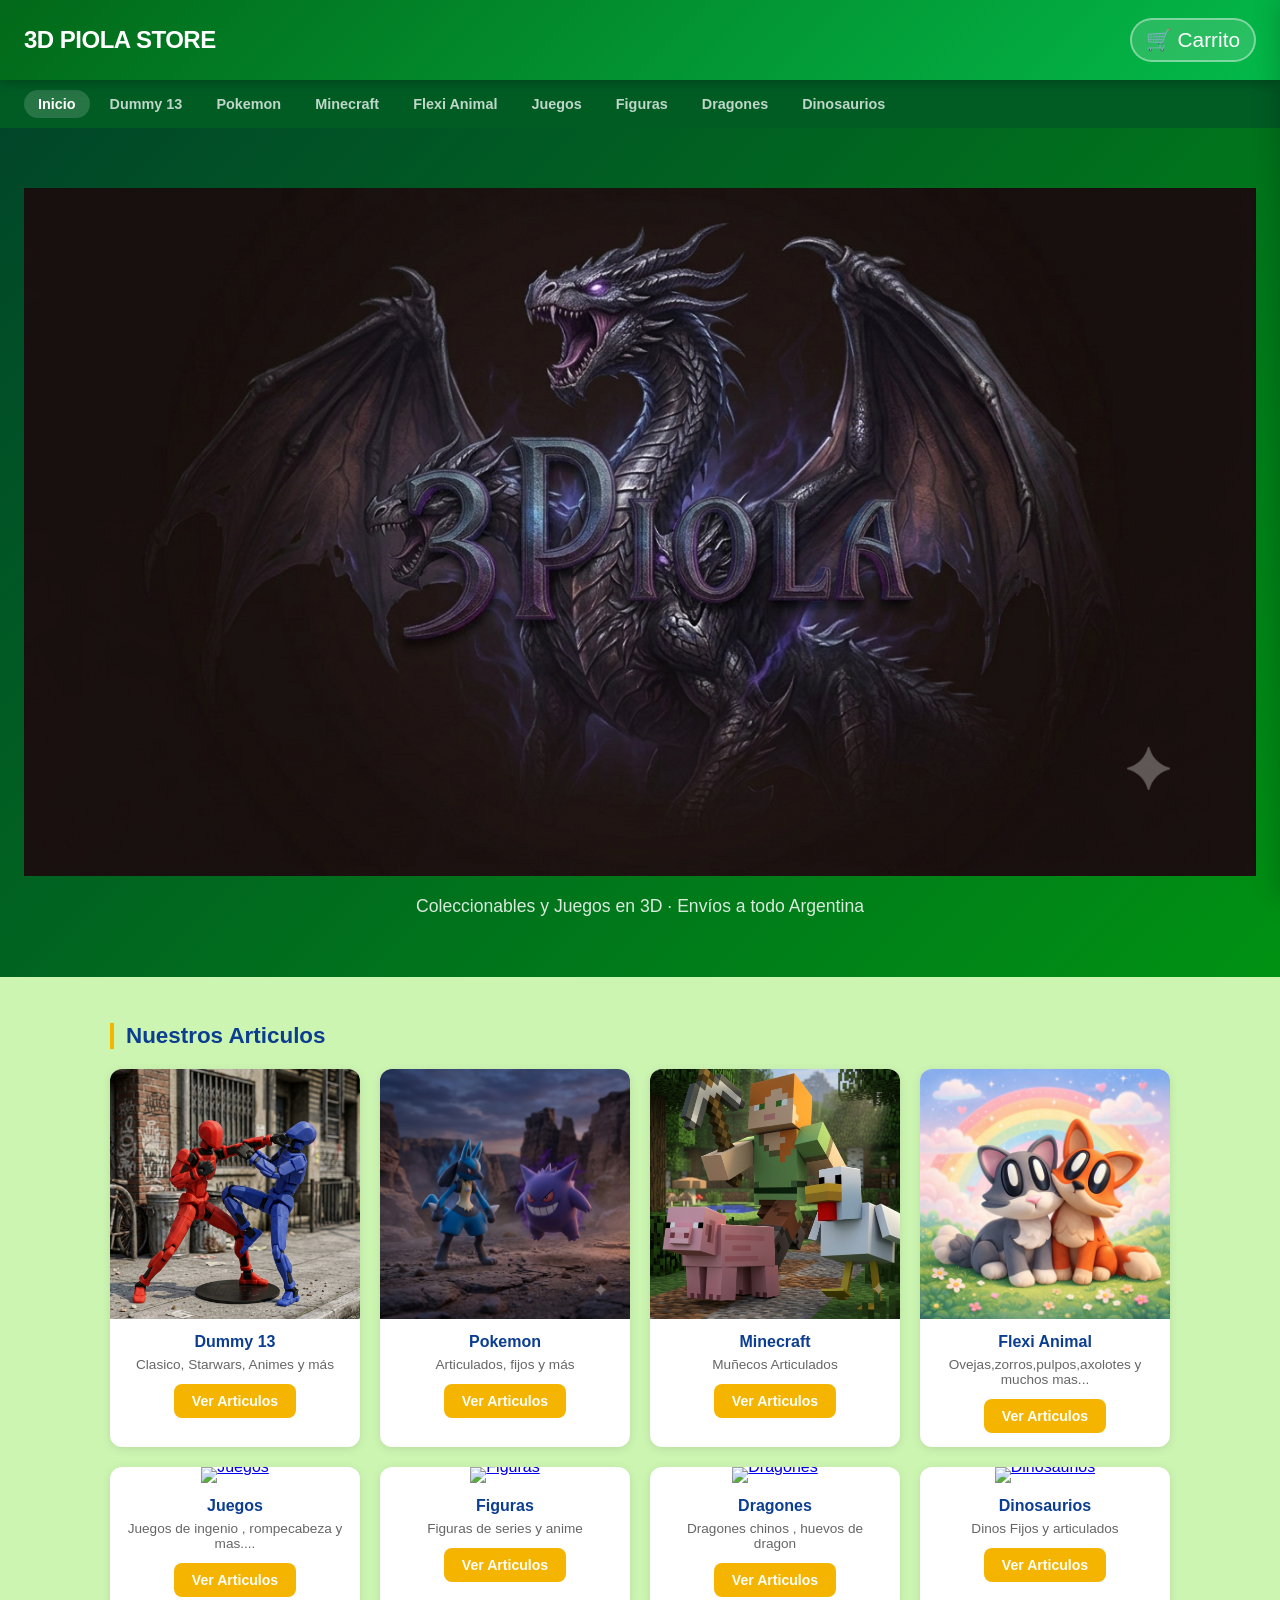
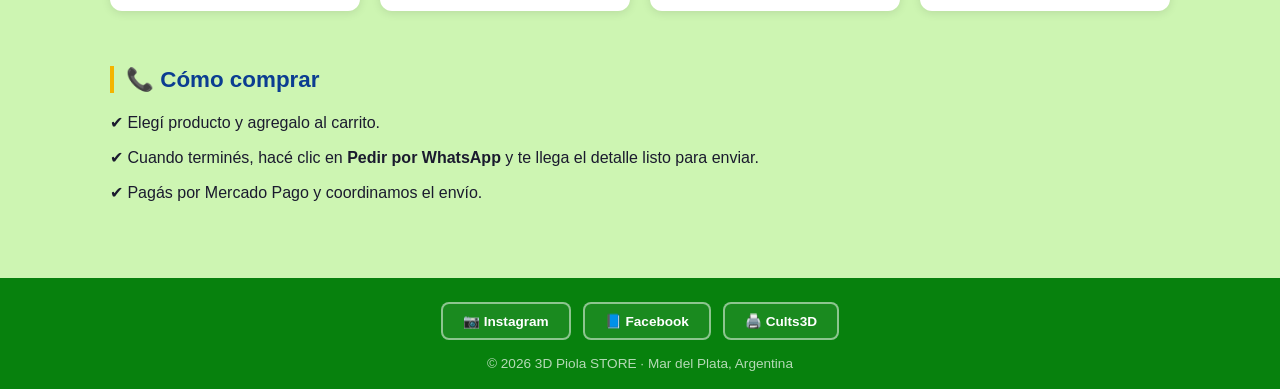
==== index.html @ 47d34ec9 "Add files via upload" ====
<!DOCTYPE html>
<html lang="es">
<head>
<meta charset="UTF-8">
<meta name="viewport" content="width=device-width, initial-scale=1.0">
<title>3D Piola</title>
<link rel="stylesheet" href="styles.css">
</head>
<body>

<header>
  <a class="brand" href="index.html"><span>3D PIOLA STORE</span></a>
    <button id="cart-btn" onclick="toggleCart()">
    🛒 Carrito
    <span id="cart-count">0</span>
  </button>
</header>

<nav>
  <a href="index.html" class="active">Inicio</a>
  <a href="dummy13/index.html">Dummy 13</a>
  <a href="pokemon/index.html">Pokemon</a>
  <a href="minecraft/index.html">Minecraft</a>
  <a href="flexianimal/index.html">Flexi Animal</a>
  <a href="juegos/index.html">Juegos</a>
  <a href="figuras/index.html">Figuras</a>
  <a href="dragones/index.html">Dragones</a>
  <a href="dinosaurios/index.html">Dinosaurios</a>
</nav>

<!-- PANEL CARRITO -->
<div id="cart-panel">
  <h2>🛒 Mi Carrito <button onclick="toggleCart()">✕</button></h2>
  <ul id="cart-items"></ul>
  <div class="cart-footer">
    <div class="cart-total-row">
      <span>Total</span>
      <span>$<span id="cart-total">0</span></span>
    </div>
    <button class="btn-wa" onclick="buildWhatsAppMsg()">💬 Pedir por WhatsApp</button>
    <button class="btn-clear" onclick="clearCart()">🗑 Vaciar carrito</button>
  </div>
</div>

<!-- HERO -->
<section class="hero">
    <img src="logo.jpg" alt="logo" class="logo">
  <p>Coleccionables y Juegos en 3D · Envíos a todo Argentina</p>
</section>

<div class="container">
  <h2>Nuestros Articulos</h2>
  <div class="teams">

    <div class="team-card">
      <a class="card-link-img" href="dummy13/index.html"><img src="Dummy13.jpg" alt="Dummy 13"></a>
      <div class="team-card-body">
        <h3>Dummy 13</h3>
        <p>Clasico, Starwars, Animes y más</p>
        <a class="btn-team" href="dummy13/index.html">Ver Articulos</a>
      </div>
    </div>

    <div class="team-card">
      <a class="card-link-img" href="pokemon/index.html"><img src="pokemon.jpg" alt="Pokemon"></a>
      <div class="team-card-body">
        <h3>Pokemon</h3>
        <p>Articulados, fijos y más</p>
        <a class="btn-team" href="pokemon/index.html">Ver Articulos</a>
      </div>
    </div>

    <div class="team-card">
      <a class="card-link-img" href="minecraft/index.html"><img src="minecraft.jpg" alt="Minecraft"></a>
      <div class="team-card-body">
        <h3>Minecraft</h3>
        <p>Muñecos Articulados</p>
        <a class="btn-team" href="minecraft/index.html">Ver Articulos</a>
      </div>
    </div>

    <div class="team-card">
      <a class="card-link-img" href="flexianimal/index.html"><img src="animalitos.jpg" alt="Flexi Animal"></a>
      <div class="team-card-body">
        <h3>Flexi Animal</h3>
        <p>Ovejas,zorros,pulpos,axolotes y muchos mas...</p>
        <a class="btn-team" href="flexianimal/index.html">Ver Articulos</a>
      </div>
    </div>

    <div class="team-card">
      <a class="card-link-img" href="juegos/index.html"><img src="" alt="Juegos"></a>
      <div class="team-card-body">
        <h3>Juegos</h3>
        <p>Juegos de ingenio , rompecabeza y mas....</p>
        <a class="btn-team" href="juegos/index.html">Ver Articulos</a>
      </div>
    </div>

    <div class="team-card">
      <a class="card-link-img" href="figuras/index.html"><img src="" alt="Figuras"></a>
      <div class="team-card-body">
        <h3>Figuras</h3>
        <p>Figuras de series y anime</p>
        <a class="btn-team" href="figuras/index.html">Ver Articulos</a>
      </div>
    </div>

    <div class="team-card">
      <a class="card-link-img" href="dragones/index.html"><img src="" alt="Dragones"></a>
      <div class="team-card-body">
        <h3>Dragones</h3>
        <p>Dragones chinos , huevos de dragon</p>
        <a class="btn-team" href="dragones/index.html">Ver Articulos</a>
      </div>
    </div>

    <div class="team-card">
      <a class="card-link-img" href="dinosaurios/index.html"><img src="" alt="Dinosaurios"></a>
      <div class="team-card-body">
        <h3>Dinosaurios</h3>
        <p>Dinos Fijos y articulados</p>
        <a class="btn-team" href="dinosaurios/index.html">Ver Articulos</a>
      </div>
    </div>

  </div>

  <br><br>
  <h2>📞 Cómo comprar</h2>
  <p>✔ Elegí producto y agregalo al carrito.</p>
  <p>✔ Cuando terminés, hacé clic en <strong>Pedir por WhatsApp</strong> y te llega el detalle listo para enviar.</p>
  <p>✔ Pagás por Mercado Pago y coordinamos el envío.</p>
</div>

<footer>
  <div class="social-links">
    <!-- Reemplazá cada href="#" por el link real de tu página/perfil -->
    <a class="btn-social" href="#" target="_blank" rel="noopener">📷 Instagram</a>
    <a class="btn-social" href="#" target="_blank" rel="noopener">📘 Facebook</a>
    <a class="btn-social" href="#" target="_blank" rel="noopener">🖨️ Cults3D</a>
  </div>
  <p class="footer-copy">© 2026 3D Piola STORE · Mar del Plata, Argentina</p>
</footer>

<script src="cart.js"></script>
</body>
</html>
---- styles.css ----
/* ─── RESET & BASE ──────────────────────────────────────────────────────────── */
*, *::before, *::after { box-sizing: border-box; }

body {
  margin: 0;
  font-family: 'Segoe UI', Arial, sans-serif;
  background: #b3f18aa6;
  color: #1a1a2e;
}

/* ─── HEADER ────────────────────────────────────────────────────────────────── */
header {
  background: linear-gradient(135deg, #026919 0%, #03b949 100%);
  color: #fff;
  padding: 18px 24px;
  display: flex;
  align-items: center;
  justify-content: space-between;
  position: sticky;
  top: 0;
  z-index: 100;
  box-shadow: 0 3px 12px rgba(0,0,0,.25);
}

header .brand {
  
  display: flex;
  font-size: 1.5rem;
  font-weight: 800;
  letter-spacing: -.5px;
  text-decoration: none;
  color: #fff;
  align-items: center;
}

.brand {
  display: flex;
  align-items: center;
}

.logo {
  height: 100%;       /* ocupa la altura del header */
  max-height: 50px;   /* límite para que no se desborde */
  min-width: 600px;        /* mantiene proporción */
  margin-right: 0px;
  display: flex;
}

/* ─── CART BUTTON (header) ──────────────────────────────────────────────────── */
#cart-btn {
  position: relative;
  background: rgba(255,255,255,.15);
  border: 2px solid rgba(255,255,255,.4);
  color: #fff;
  font-size: 1.3rem;
  padding: 8px 14px;
  border-radius: 50px;
  cursor: pointer;
  transition: background .2s;
}
#cart-btn:hover { background: rgba(255,255,255,.25); }

#cart-count {
  position: absolute;
  top: -6px; right: -8px;
  background: #f4b400;
  color: #000;
  font-size: .7rem;
  font-weight: 800;
  width: 20px; height: 20px;
  border-radius: 50%;
  display: none;
  align-items: center;
  justify-content: center;
}

/* ─── NAV ───────────────────────────────────────────────────────────────────── */
nav {
  background: #015c24;
  padding: 10px 24px;
  display: flex;
  gap: 6px;
  flex-wrap: wrap;
}
nav a {
  color: rgba(255,255,255,.75);
  text-decoration: none;
  padding: 6px 14px;
  border-radius: 20px;
  font-size: .9rem;
  font-weight: 600;
  transition: background .15s, color .15s;
}
nav a:hover, nav a.active {
  background: rgba(255,255,255,.15);
  color: #fff;
}

/* ─── CART PANEL ────────────────────────────────────────────────────────────── */
#cart-panel {
  position: fixed;
  right: 0; top: 0;
  width: 320px;
  height: 100vh;
  background: #fff;
  box-shadow: -4px 0 24px rgba(0,0,0,.18);
  z-index: 200;
  display: flex;
  flex-direction: column;
  transform: translateX(100%);
  transition: transform .3s ease;
}
#cart-panel.open { transform: translateX(0); }

#cart-panel h2 {
  margin: 0;
  padding: 20px;
  background: #0b3d91;
  color: #fff;
  font-size: 1.1rem;
  display: flex;
  justify-content: space-between;
  align-items: center;
}
#cart-panel h2 button {
  background: none;
  border: none;
  color: #fff;
  font-size: 1.3rem;
  cursor: pointer;
  padding: 0;
  line-height: 1;
}

#cart-items {
  list-style: none;
  margin: 0;
  padding: 12px;
  flex: 1;
  overflow-y: auto;
}

#cart-items li {
  display: flex;
  align-items: center;
  gap: 8px;
  padding: 10px 0;
  border-bottom: 1px solid #eee;
  font-size: .88rem;
}
#cart-items .item-name { flex: 1; font-weight: 600; color: #0b3d91; }
#cart-items .item-detail { color: #555; white-space: nowrap; }
#cart-items .remove-btn {
  background: none; border: none;
  color: #c0392b; cursor: pointer;
  font-size: .85rem; padding: 2px 6px;
  border-radius: 4px;
}
#cart-items .remove-btn:hover { background: #fdecea; }
#cart-items .empty-msg { color: #999; text-align: center; padding: 24px 0; width: 100%; }

.cart-footer {
  padding: 16px;
  border-top: 2px solid #eee;
}
.cart-total-row {
  display: flex;
  justify-content: space-between;
  font-weight: 700;
  font-size: 1.05rem;
  margin-bottom: 12px;
}
.cart-total-row span:last-child { color: #0b3d91; }

.cart-footer .btn-wa {
  display: block;
  width: 100%;
  background: #25D366;
  color: #fff;
  border: none;
  padding: 12px;
  border-radius: 8px;
  font-size: .95rem;
  font-weight: 700;
  cursor: pointer;
  margin-bottom: 8px;
  text-align: center;
}
.cart-footer .btn-wa:hover { background: #1da851; }

.cart-footer .btn-clear {
  display: block;
  width: 100%;
  background: none;
  color: #c0392b;
  border: 2px solid #c0392b;
  padding: 10px;
  border-radius: 8px;
  font-size: .88rem;
  font-weight: 700;
  cursor: pointer;
}
.cart-footer .btn-clear:hover { background: #fdecea; }

.hero {
  background: linear-gradient(135deg, #014629, #009213);
  color: #fff;
  text-align: center;
  padding: 60px 24px;
}

.hero p {
  font-size: 1.1rem;
  opacity: .85;
  margin: 0;
}

.logo {
  min-width: 200px;
  max-width: 100%;
  min-height: 200px ;
  max-height: 100%;   /* ocupa todo el ancho disponible */
  height: auto;      /* mantiene proporción */
  margin: 0 auto 20px;
  display: flex; 
  width: auto;   /* centra la imagen */
}

@media (max-width: 768px) {
  .logo {
    max-width: 200px;
  }
}

@media (max-width: 480px) {
  .logo {
    max-width: 150px;
  }
}

/* ─── MAIN CONTAINER ────────────────────────────────────────────────────────── */
.container {
  max-width: 1100px;
  margin: 0 auto;
  padding: 28px 20px 60px;
}
.container h2 {
  font-size: 1.4rem;
  color: #0b3d91;
  margin-bottom: 20px;
  border-left: 4px solid #f4b400;
  padding-left: 12px;
}

/* ─── PRODUCT GRID ──────────────────────────────────────────────────────────── */
.products {
  display: grid;
  grid-template-columns: repeat(auto-fill, minmax(200px, 1fr));
  gap: 20px;
}

.card {
  background: #fff;
  border-radius: 12px;
  overflow: hidden;
  box-shadow: 0 2px 10px rgba(0,0,0,.1);
  display: flex;
  flex-direction: column;
  transition: transform .2s, box-shadow .2s;
}
.card:hover { transform: translateY(-4px); box-shadow: 0 8px 24px rgba(0,0,0,.14); }

.card img {
  width: 100%;
  aspect-ratio: 3/4;
  object-fit: cover;
}
.card-body {
  padding: 12px;
  flex: 1;
  display: flex;
  flex-direction: column;
}
.card-body h3 {
  margin: 0 0 8px;
  font-size: .95rem;
  color: #1a1a2e;
  line-height: 1.3;
}
.price {
  font-size: 1.15rem;
  font-weight: 800;
  color: #0b3d91;
  margin: 0 0 10px;
}
.add-btn {
  margin-top: auto;
  background: #0b3d91;
  color: #fff;
  border: none;
  padding: 9px;
  border-radius: 7px;
  cursor: pointer;
  font-weight: 700;
  font-size: .88rem;
  transition: background .15s;
}
.add-btn:hover { background: #1d5ed8; }
.add-btn:active { transform: scale(.97); }

/* ─── TEAM GRID (index) ─────────────────────────────────────────────────────── */
.teams {
  display: grid;
  grid-template-columns: repeat(auto-fill, minmax(220px, 1fr));
  gap: 20px;
}
.team-card {
  background: #fff;
  border-radius: 12px;
  overflow: hidden;
  box-shadow: 0 2px 10px rgba(0,0,0,.1);
  text-align: center;
  transition: transform .2s;
}
.team-card:hover { transform: translateY(-4px); }
.team-card img { width: 100%; aspect-ratio: 1; object-fit: cover; }
.team-card-body { padding: 14px; }
.team-card-body h3 { margin: 0 0 6px; color: #0b3d91; font-size: 1rem; }
.team-card-body p  { margin: 0 0 12px; font-size: .85rem; color: #666; }
.btn-team {
  display: inline-block;
  background: #f4b400;
  color: #fff;
  padding: 9px 18px;
  border-radius: 8px;
  text-decoration: none;
  font-weight: 700;
  font-size: .88rem;
  transition: opacity .15s;
}
.btn-team:hover { opacity: .88; }

/* ─── LINKS CLICKEABLES EN CARDS ─────────────────────────────────────────────── */
.card-link-img {
  display: block;
  line-height: 0;
}
.card-link {
  display: block;
  color: inherit;
  text-decoration: none;
  cursor: pointer;
}
.card-link:hover h3 { color: #0b3d91; }

/* ─── PÁGINA DE DETALLE DE PRODUCTO ─────────────────────────────────────────── */
.product-detail {
  display: grid;
  grid-template-columns: minmax(260px, 420px) 1fr;
  gap: 32px;
  background: #fff;
  border-radius: 12px;
  box-shadow: 0 2px 10px rgba(0,0,0,.1);
  padding: 24px;
}
.product-detail-img img {
  width: 100%;
  border-radius: 10px;
  object-fit: cover;
  aspect-ratio: 1;
  background: #f2f2f2;
}
.product-detail-info h2 {
  margin: 0 0 10px;
  color: #0b3d91;
  font-size: 1.6rem;
}
.product-detail-info .price {
  font-size: 1.5rem;
}
.product-detail-info h4 {
  margin: 0 0 8px;
  color: #1a1a2e;
  font-size: 1rem;
}
.feature-list {
  list-style: none;
  margin: 0 0 22px;
  padding: 0;
}
.feature-list li {
  padding: 8px 0 8px 26px;
  border-bottom: 1px solid #eee;
  position: relative;
  color: #444;
  font-size: .92rem;
}
.feature-list li::before {
  content: '✔';
  position: absolute;
  left: 0;
  color: #03b949;
  font-weight: 700;
}
.product-detail-info .add-btn {
  width: 100%;
  padding: 14px;
  font-size: 1rem;
}
.volver-bar {
  max-width: 1100px;
  margin: 0 auto;
  padding: 18px 20px 0;
  text-align: right;
}
.btn-volver {
  display: inline-block;
  background: #fff;
  color: #0b3d91;
  border: 2px solid #0b3d91;
  padding: 9px 20px;
  border-radius: 8px;
  text-decoration: none;
  font-weight: 700;
  font-size: .9rem;
  transition: background .15s, color .15s;
}
.btn-volver:hover { background: #0b3d91; color: #fff; }

@media (max-width: 480px) {
  .volver-bar { text-align: center; }
}

@media (max-width: 700px) {
  .product-detail { grid-template-columns: 1fr; }
}

/* ─── TOAST ─────────────────────────────────────────────────────────────────── */
#toast {
  position: fixed;
  bottom: 80px; left: 50%;
  transform: translateX(-50%) translateY(20px);
  background: #0b3d91;
  color: #fff;
  padding: 10px 22px;
  border-radius: 50px;
  font-size: .88rem;
  font-weight: 600;
  opacity: 0;
  pointer-events: none;
  transition: opacity .25s, transform .25s;
  z-index: 999;
}
#toast.show { opacity: 1; transform: translateX(-50%) translateY(0); }

/* ─── FOOTER ────────────────────────────────────────────────────────────────── */
footer {
  background: #07810d;
  color: rgba(255,255,255,.7);
  text-align: center;
  padding: 24px 18px 18px;
  font-size: .85rem;
}

.social-links {
  display: flex;
  justify-content: center;
  flex-wrap: wrap;
  gap: 12px;
  margin-bottom: 16px;
}
.btn-social {
  display: inline-block;
  background: rgba(255,255,255,.08);
  color: #fff;
  border: 2px solid rgba(255,255,255,.5);
  padding: 9px 20px;
  border-radius: 8px;
  text-decoration: none;
  font-weight: 700;
  font-size: .85rem;
  transition: background .15s, border-color .15s;
}
.btn-social:hover {
  background: rgba(255,255,255,.2);
  border-color: #fff;
}

.footer-copy { margin: 0; }

/* ─── RESPONSIVE ────────────────────────────────────────────────────────────── */
@media (max-width: 480px) {
  .hero h1 { font-size: 1.7rem; }
  #cart-panel { width: 100vw; }
}
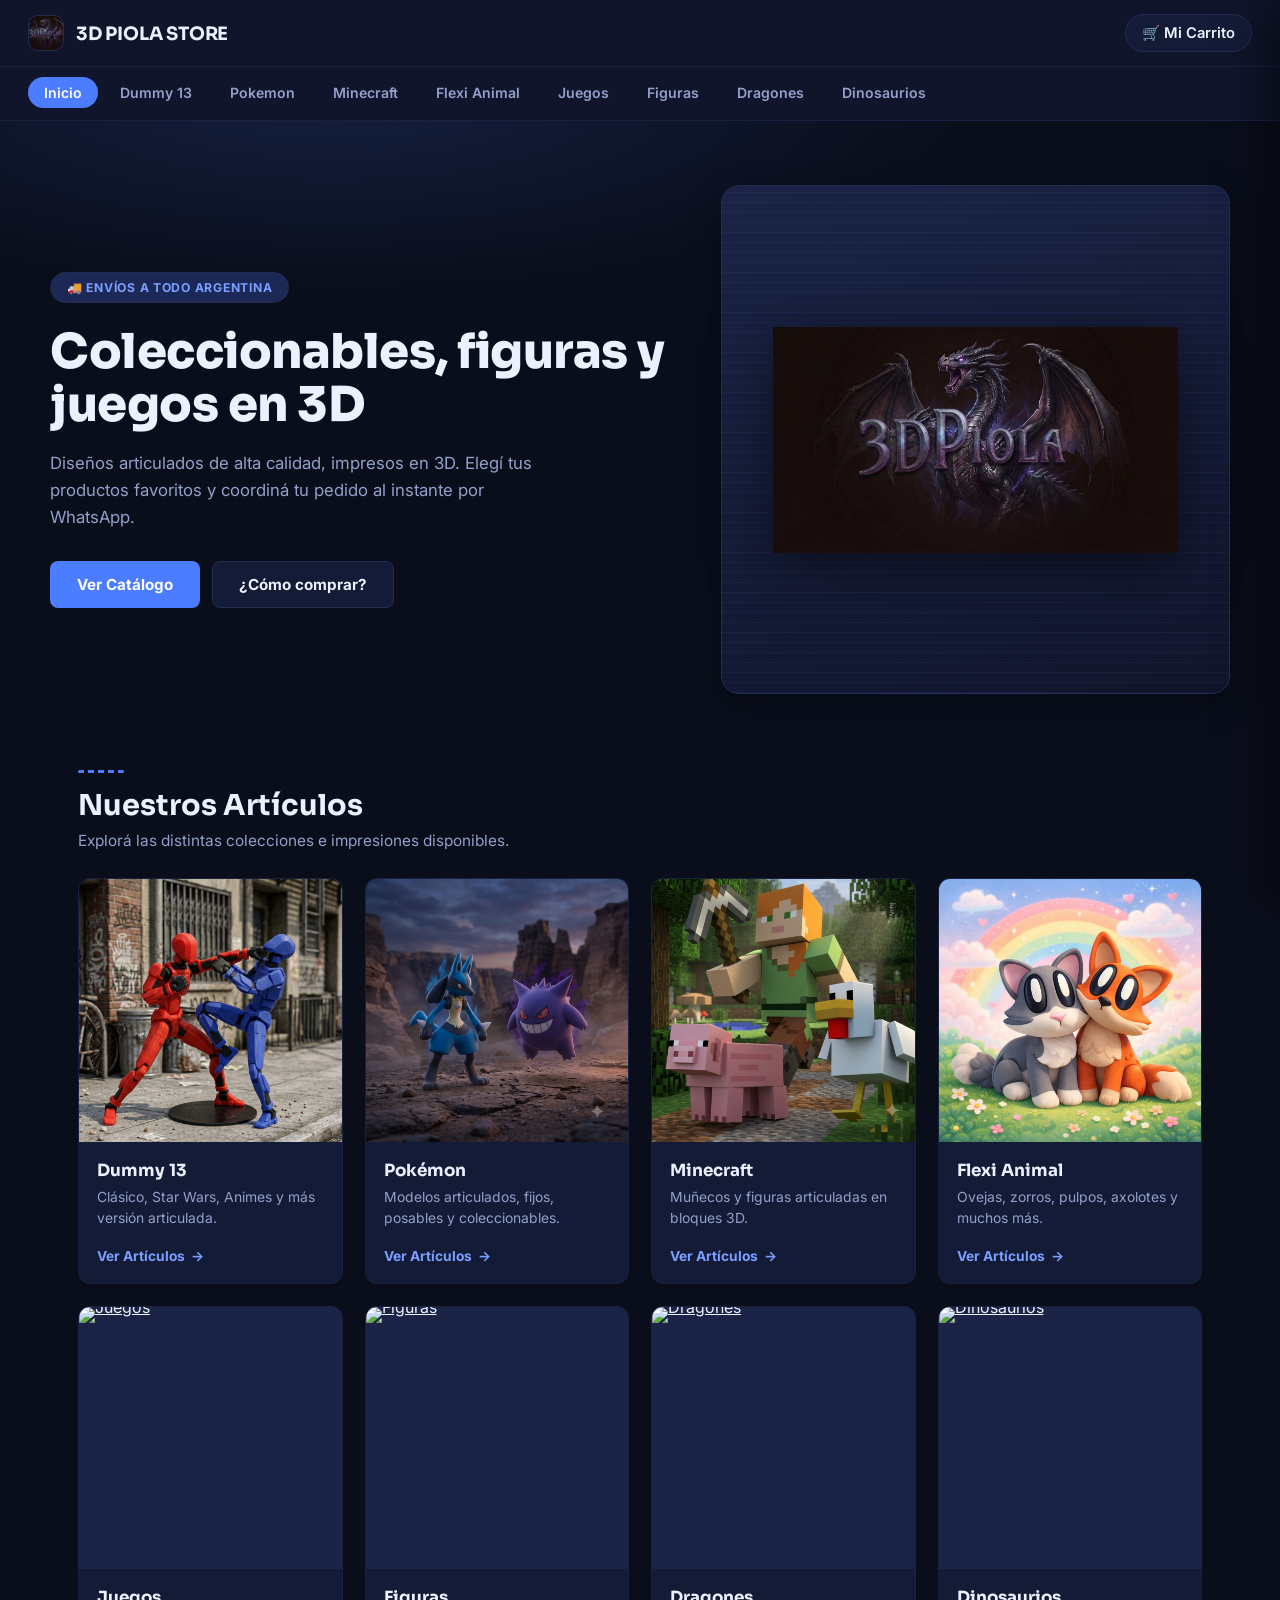
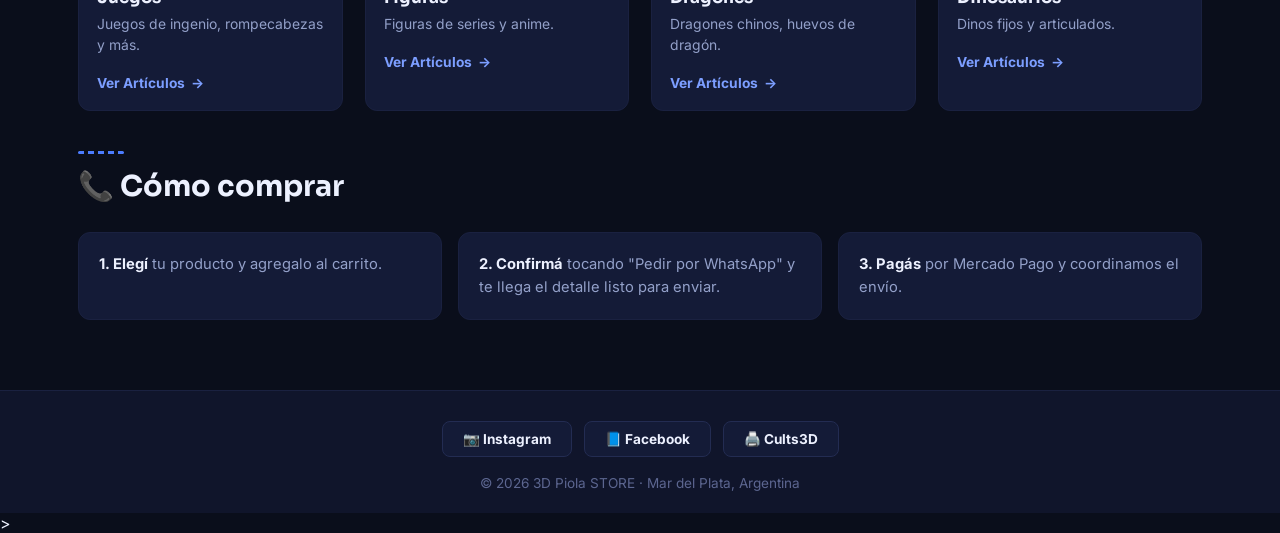
==== commit b79da9e4: "reestructuracion del estilo cambio a un estilo mas moderno" ====
--- a/index.html
+++ b/index.html
@@ -1,148 +1,171 @@
 <!DOCTYPE html>
 <html lang="es">
 <head>
-<meta charset="UTF-8">
-<meta name="viewport" content="width=device-width, initial-scale=1.0">
-<title>3D Piola</title>
-<link rel="stylesheet" href="styles.css">
+    <meta charset="UTF-8">
+    <meta name="viewport" content="width=device-width, initial-scale=1.0">
+    <title>3D Piola STORE</title>
+    <link rel="stylesheet" href="styles.css">
 </head>
 <body>
 
 <header>
-  <a class="brand" href="index.html"><span>3D PIOLA STORE</span></a>
+    <a class="brand" href="index.html"><span>3D PIOLA STORE</span></a>
     <button id="cart-btn" onclick="toggleCart()">
-    🛒 Carrito
-    <span id="cart-count">0</span>
-  </button>
+        🛒 Mi Carrito
+        <span id="cart-count">0</span>
+    </button>
 </header>
 
 <nav>
-  <a href="index.html" class="active">Inicio</a>
-  <a href="dummy13/index.html">Dummy 13</a>
-  <a href="pokemon/index.html">Pokemon</a>
-  <a href="minecraft/index.html">Minecraft</a>
-  <a href="flexianimal/index.html">Flexi Animal</a>
-  <a href="juegos/index.html">Juegos</a>
-  <a href="figuras/index.html">Figuras</a>
-  <a href="dragones/index.html">Dragones</a>
-  <a href="dinosaurios/index.html">Dinosaurios</a>
+    <a href="index.html" class="active">Inicio</a>
+    <a href="dummy13/index.html">Dummy 13</a>
+    <a href="pokemon/index.html">Pokemon</a>
+    <a href="minecraft/index.html">Minecraft</a>
+    <a href="flexianimal/index.html">Flexi Animal</a>
+    <a href="juegos/index.html">Juegos</a>
+    <a href="figuras/index.html">Figuras</a>
+    <a href="dragones/index.html">Dragones</a>
+    <a href="dinosaurios/index.html">Dinosaurios</a>
 </nav>
 
 <!-- PANEL CARRITO -->
 <div id="cart-panel">
-  <h2>🛒 Mi Carrito <button onclick="toggleCart()">✕</button></h2>
-  <ul id="cart-items"></ul>
-  <div class="cart-footer">
-    <div class="cart-total-row">
-      <span>Total</span>
-      <span>$<span id="cart-total">0</span></span>
+    <h2>🛒 Mi Carrito <button onclick="toggleCart()">✕</button></h2>
+    <ul id="cart-items"></ul>
+    <div class="cart-footer">
+        <div class="cart-total-row">
+            <span>Total</span>
+            <span>$<span id="cart-total">0</span></span>
+        </div>
+        <button class="btn-wa" onclick="buildWhatsAppMsg()">💬 Pedir por WhatsApp</button>
+        <button class="btn-clear" onclick="clearCart()">🗑 Vaciar carrito</button>
     </div>
-    <button class="btn-wa" onclick="buildWhatsAppMsg()">💬 Pedir por WhatsApp</button>
-    <button class="btn-clear" onclick="clearCart()">🗑 Vaciar carrito</button>
-  </div>
 </div>
 
 <!-- HERO -->
 <section class="hero">
-    <img src="logo.jpg" alt="logo" class="logo">
-  <p>Coleccionables y Juegos en 3D · Envíos a todo Argentina</p>
+    <div class="hero-grid">
+        <div class="hero-content">
+            <span class="hero-badge">🚚 Envíos a todo Argentina</span>
+            <h1>Coleccionables, figuras y juegos en 3D</h1>
+            <p>Diseños articulados de alta calidad, impresos en 3D. Elegí tus productos favoritos y coordiná tu pedido al instante por WhatsApp.</p>
+            <div class="hero-actions">
+                <a class="btn-primary" href="#articulos">Ver Catálogo</a>
+                <a class="btn-secondary" href="#como-comprar">¿Cómo comprar?</a>
+            </div>
+        </div>
+        <div class="hero-visual">
+            <img src="logo.jpg" alt="3D Piola Store" class="logo">
+        </div>
+    </div>
 </section>
 
 <div class="container">
-  <h2>Nuestros Articulos</h2>
-  <div class="teams">
-
-    <div class="team-card">
-      <a class="card-link-img" href="dummy13/index.html"><img src="Dummy13.jpg" alt="Dummy 13"></a>
-      <div class="team-card-body">
-        <h3>Dummy 13</h3>
-        <p>Clasico, Starwars, Animes y más</p>
-        <a class="btn-team" href="dummy13/index.html">Ver Articulos</a>
-      </div>
+    <div id="articulos" class="section-head">
+        <span class="eyebrow"></span>
+        <h2>Nuestros Artículos</h2>
+        <p>Explorá las distintas colecciones e impresiones disponibles.</p>
     </div>
 
-    <div class="team-card">
-      <a class="card-link-img" href="pokemon/index.html"><img src="pokemon.jpg" alt="Pokemon"></a>
-      <div class="team-card-body">
-        <h3>Pokemon</h3>
-        <p>Articulados, fijos y más</p>
-        <a class="btn-team" href="pokemon/index.html">Ver Articulos</a>
-      </div>
+    <div class="teams">
+
+        <div class="team-card">
+            <a class="card-link-img" href="dummy13/index.html"><img src="Dummy13.jpg" alt="Dummy 13"></a>
+            <div class="team-card-body">
+                <h3>Dummy 13</h3>
+                <p>Clásico, Star Wars, Animes y más versión articulada.</p>
+                <a class="btn-team" href="dummy13/index.html">Ver Artículos</a>
+            </div>
+        </div>
+
+        <div class="team-card">
+            <a class="card-link-img" href="pokemon/index.html"><img src="pokemon.jpg" alt="Pokemon"></a>
+            <div class="team-card-body">
+                <h3>Pokémon</h3>
+                <p>Modelos articulados, fijos, posables y coleccionables.</p>
+                <a class="btn-team" href="pokemon/index.html">Ver Artículos</a>
+            </div>
+        </div>
+
+        <div class="team-card">
+            <a class="card-link-img" href="minecraft/index.html"><img src="minecraft.jpg" alt="Minecraft"></a>
+            <div class="team-card-body">
+                <h3>Minecraft</h3>
+                <p>Muñecos y figuras articuladas en bloques 3D.</p>
+                <a class="btn-team" href="minecraft/index.html">Ver Artículos</a>
+            </div>
+        </div>
+
+        <div class="team-card">
+            <a class="card-link-img" href="flexianimal/index.html"><img src="animalitos.jpg" alt="Flexi Animal"></a>
+            <div class="team-card-body">
+                <h3>Flexi Animal</h3>
+                <p>Ovejas, zorros, pulpos, axolotes y muchos más.</p>
+                <a class="btn-team" href="flexianimal/index.html">Ver Artículos</a>
+            </div>
+        </div>
+
+        <div class="team-card">
+            <a class="card-link-img" href="juegos/index.html"><img src="" alt="Juegos"></a>
+            <div class="team-card-body">
+                <h3>Juegos</h3>
+                <p>Juegos de ingenio, rompecabezas y más.</p>
+                <a class="btn-team" href="juegos/index.html">Ver Artículos</a>
+            </div>
+        </div>
+
+        <div class="team-card">
+            <a class="card-link-img" href="figuras/index.html"><img src="" alt="Figuras"></a>
+            <div class="team-card-body">
+                <h3>Figuras</h3>
+                <p>Figuras de series y anime.</p>
+                <a class="btn-team" href="figuras/index.html">Ver Artículos</a>
+            </div>
+        </div>
+
+        <div class="team-card">
+            <a class="card-link-img" href="dragones/index.html"><img src="" alt="Dragones"></a>
+            <div class="team-card-body">
+                <h3>Dragones</h3>
+                <p>Dragones chinos, huevos de dragón.</p>
+                <a class="btn-team" href="dragones/index.html">Ver Artículos</a>
+            </div>
+        </div>
+
+        <div class="team-card">
+            <a class="card-link-img" href="dinosaurios/index.html"><img src="" alt="Dinosaurios"></a>
+            <div class="team-card-body">
+                <h3>Dinosaurios</h3>
+                <p>Dinos fijos y articulados.</p>
+                <a class="btn-team" href="dinosaurios/index.html">Ver Artículos</a>
+            </div>
+        </div>
+
     </div>
 
-    <div class="team-card">
-      <a class="card-link-img" href="minecraft/index.html"><img src="minecraft.jpg" alt="Minecraft"></a>
-      <div class="team-card-body">
-        <h3>Minecraft</h3>
-        <p>Muñecos Articulados</p>
-        <a class="btn-team" href="minecraft/index.html">Ver Articulos</a>
-      </div>
+    <br><br>
+
+    <div id="como-comprar" class="section-head">
+        <span class="eyebrow"></span>
+        <h2>📞 Cómo comprar</h2>
     </div>
-
-    <div class="team-card">
-      <a class="card-link-img" href="flexianimal/index.html"><img src="animalitos.jpg" alt="Flexi Animal"></a>
-      <div class="team-card-body">
-        <h3>Flexi Animal</h3>
-        <p>Ovejas,zorros,pulpos,axolotes y muchos mas...</p>
-        <a class="btn-team" href="flexianimal/index.html">Ver Articulos</a>
-      </div>
+    <div class="steps">
+        <div class="step-card"><strong>1. Elegí</strong> tu producto y agregalo al carrito.</div>
+        <div class="step-card"><strong>2. Confirmá</strong> tocando "Pedir por WhatsApp" y te llega el detalle listo para enviar.</div>
+        <div class="step-card"><strong>3. Pagás</strong> por Mercado Pago y coordinamos el envío.</div>
     </div>
-
-    <div class="team-card">
-      <a class="card-link-img" href="juegos/index.html"><img src="" alt="Juegos"></a>
-      <div class="team-card-body">
-        <h3>Juegos</h3>
-        <p>Juegos de ingenio , rompecabeza y mas....</p>
-        <a class="btn-team" href="juegos/index.html">Ver Articulos</a>
-      </div>
-    </div>
-
-    <div class="team-card">
-      <a class="card-link-img" href="figuras/index.html"><img src="" alt="Figuras"></a>
-      <div class="team-card-body">
-        <h3>Figuras</h3>
-        <p>Figuras de series y anime</p>
-        <a class="btn-team" href="figuras/index.html">Ver Articulos</a>
-      </div>
-    </div>
-
-    <div class="team-card">
-      <a class="card-link-img" href="dragones/index.html"><img src="" alt="Dragones"></a>
-      <div class="team-card-body">
-        <h3>Dragones</h3>
-        <p>Dragones chinos , huevos de dragon</p>
-        <a class="btn-team" href="dragones/index.html">Ver Articulos</a>
-      </div>
-    </div>
-
-    <div class="team-card">
-      <a class="card-link-img" href="dinosaurios/index.html"><img src="" alt="Dinosaurios"></a>
-      <div class="team-card-body">
-        <h3>Dinosaurios</h3>
-        <p>Dinos Fijos y articulados</p>
-        <a class="btn-team" href="dinosaurios/index.html">Ver Articulos</a>
-      </div>
-    </div>
-
-  </div>
-
-  <br><br>
-  <h2>📞 Cómo comprar</h2>
-  <p>✔ Elegí producto y agregalo al carrito.</p>
-  <p>✔ Cuando terminés, hacé clic en <strong>Pedir por WhatsApp</strong> y te llega el detalle listo para enviar.</p>
-  <p>✔ Pagás por Mercado Pago y coordinamos el envío.</p>
 </div>
 
 <footer>
-  <div class="social-links">
-    <!-- Reemplazá cada href="#" por el link real de tu página/perfil -->
-    <a class="btn-social" href="#" target="_blank" rel="noopener">📷 Instagram</a>
-    <a class="btn-social" href="#" target="_blank" rel="noopener">📘 Facebook</a>
-    <a class="btn-social" href="#" target="_blank" rel="noopener">🖨️ Cults3D</a>
-  </div>
-  <p class="footer-copy">© 2026 3D Piola STORE · Mar del Plata, Argentina</p>
+    <div class="social-links">
+        <!-- Reemplazá cada href="#" por el link real de tu página/perfil -->
+        <a class="btn-social" href="https://www.instagram.com/3d_piola/" target="_blank" rel="noopener">📷 Instagram</a>
+        <a class="btn-social" href="https://www.facebook.com/profile.php?id=100075968179508" target="_blank" rel="noopener">📘 Facebook</a>
+        <a class="btn-social" href="#" target="_blank" rel="noopener">🖨️ Cults3D</a>
+    </div>
+    <p class="footer-copy">© 2026 3D Piola STORE · Mar del Plata, Argentina</p>
 </footer>
 
 <script src="cart.js"></script>
 </body>
-</html>
+</html>>
--- a/styles.css
+++ b/styles.css
@@ -1,109 +1,167 @@
-/* ─── RESET & BASE ──────────────────────────────────────────────────────────── */
+/* ════════════════════════════════════════════════════════════════════════
+   3D PIOLA STORE — design tokens
+   Paleta: azul eléctrico sobre navy casi negro, con un acento ámbar
+   (el brillo del filamento/hotend) reservado para precios y detalles.
+   Tipografía: Sora (display, geométrica, con carácter "tech/print")
+               + Inter (texto, muy legible en español).
+   Firma visual: líneas horizontales finas que evocan las capas de una
+   impresión 3D — aparecen en el panel del hero y como separador de
+   secciones, no se repiten en todos lados.
+   ════════════════════════════════════════════════════════════════════════ */
+
+@import url('https://fonts.googleapis.com/css2?family=Inter:wght@400;500;600;700&family=Sora:wght@600;700;800&display=swap');
+
+:root {
+  --bg:          #0A0E1B;
+  --bg-1:        #10152B;
+  --bg-2:        #141B37;
+  --bg-3:        #1B2446;
+  --line:        #232C52;
+  --line-soft:   #1A2140;
+  --accent:      #4C7CFF;
+  --accent-2:    #7C9EFF;
+  --accent-soft: #1C2856;
+  --amber:       #FFB238;
+  --text:        #EDF1FF;
+  --text-dim:    #93A0C9;
+  --text-faint:  #5C6690;
+  --radius-lg:   18px;
+  --radius-md:   12px;
+  --radius-sm:   8px;
+  --shadow-card: 0 10px 30px rgba(3, 6, 16, .45);
+}
+
+/* ─── RESET & BASE ──────────────────────────────────────────────────────── */
 *, *::before, *::after { box-sizing: border-box; }
+html { scroll-behavior: smooth; }
 
 body {
   margin: 0;
-  font-family: 'Segoe UI', Arial, sans-serif;
-  background: #b3f18aa6;
-  color: #1a1a2e;
-}
-
-/* ─── HEADER ────────────────────────────────────────────────────────────────── */
+  font-family: 'Inter', 'Segoe UI', Arial, sans-serif;
+  background: var(--bg);
+  color: var(--text);
+  -webkit-font-smoothing: antialiased;
+}
+
+h1, h2, h3, h4 {
+  font-family: 'Sora', 'Segoe UI', Arial, sans-serif;
+  margin: 0;
+}
+
+a { color: inherit; }
+
+/* ─── HEADER ────────────────────────────────────────────────────────────── */
 header {
-  background: linear-gradient(135deg, #026919 0%, #03b949 100%);
-  color: #fff;
-  padding: 18px 24px;
+  background: var(--bg-1);
+  color: var(--text);
+  padding: 14px 28px;
   display: flex;
   align-items: center;
   justify-content: space-between;
   position: sticky;
   top: 0;
   z-index: 100;
-  box-shadow: 0 3px 12px rgba(0,0,0,.25);
-}
-
-header .brand {
-  
-  display: flex;
-  font-size: 1.5rem;
-  font-weight: 800;
-  letter-spacing: -.5px;
+  border-bottom: 1px solid var(--line-soft);
+}
+
+.brand {
+  display: flex;
+  align-items: center;
+  gap: 12px;
+  font-family: 'Sora', sans-serif;
+  font-size: 1.15rem;
+  font-weight: 700;
+  letter-spacing: -.2px;
   text-decoration: none;
-  color: #fff;
-  align-items: center;
-}
-
-.brand {
-  display: flex;
-  align-items: center;
-}
-
-.logo {
-  height: 100%;       /* ocupa la altura del header */
-  max-height: 50px;   /* límite para que no se desborde */
-  min-width: 600px;        /* mantiene proporción */
-  margin-right: 0px;
-  display: flex;
-}
-
-/* ─── CART BUTTON (header) ──────────────────────────────────────────────────── */
+  color: var(--text);
+}
+
+/* Marca / logo en el header — se arma con la misma imagen del hero,
+   pero como ícono redondo, para que el logo tenga presencia en toda
+   la tienda sin duplicar el <img> en cada página. */
+.brand::before {
+  content: '';
+  width: 36px;
+  height: 36px;
+  border-radius: 10px;
+  background: url('logo.jpg') center / cover no-repeat, var(--accent-soft);
+  border: 1px solid var(--line);
+  flex-shrink: 0;
+}
+
+/* ─── CART BUTTON (header) ──────────────────────────────────────────────── */
 #cart-btn {
   position: relative;
-  background: rgba(255,255,255,.15);
-  border: 2px solid rgba(255,255,255,.4);
-  color: #fff;
-  font-size: 1.3rem;
-  padding: 8px 14px;
+  background: var(--bg-2);
+  border: 1px solid var(--line);
+  color: var(--text);
+  font-family: 'Inter', sans-serif;
+  font-size: .92rem;
+  font-weight: 600;
+  padding: 9px 16px;
   border-radius: 50px;
   cursor: pointer;
-  transition: background .2s;
-}
-#cart-btn:hover { background: rgba(255,255,255,.25); }
+  display: inline-flex;
+  align-items: center;
+  gap: 8px;
+  transition: background .2s, border-color .2s;
+}
+#cart-btn:hover { background: var(--bg-3); border-color: var(--accent); }
 
 #cart-count {
-  position: absolute;
-  top: -6px; right: -8px;
-  background: #f4b400;
-  color: #000;
-  font-size: .7rem;
+  position: relative;
+  background: var(--accent);
+  color: #fff;
+  font-size: .72rem;
   font-weight: 800;
-  width: 20px; height: 20px;
+  min-width: 20px; height: 20px;
+  padding: 0 5px;
   border-radius: 50%;
   display: none;
   align-items: center;
   justify-content: center;
 }
 
-/* ─── NAV ───────────────────────────────────────────────────────────────────── */
+/* ─── NAV ───────────────────────────────────────────────────────────────── */
 nav {
-  background: #015c24;
-  padding: 10px 24px;
+  background: var(--bg-1);
+  padding: 10px 28px 12px;
   display: flex;
   gap: 6px;
-  flex-wrap: wrap;
-}
+  overflow-x: auto;
+  scrollbar-width: none;
+  border-bottom: 1px solid var(--line-soft);
+  position: sticky;
+  top: 65px;
+  z-index: 99;
+}
+nav::-webkit-scrollbar { display: none; }
+
 nav a {
-  color: rgba(255,255,255,.75);
+  color: var(--text-dim);
   text-decoration: none;
-  padding: 6px 14px;
-  border-radius: 20px;
-  font-size: .9rem;
+  padding: 7px 16px;
+  border-radius: 50px;
+  font-size: .88rem;
   font-weight: 600;
+  white-space: nowrap;
   transition: background .15s, color .15s;
 }
-nav a:hover, nav a.active {
-  background: rgba(255,255,255,.15);
+nav a:hover { background: var(--bg-2); color: var(--text); }
+nav a.active {
+  background: var(--accent);
   color: #fff;
 }
 
-/* ─── CART PANEL ────────────────────────────────────────────────────────────── */
+/* ─── CART PANEL ────────────────────────────────────────────────────────── */
 #cart-panel {
   position: fixed;
   right: 0; top: 0;
-  width: 320px;
+  width: 340px;
   height: 100vh;
-  background: #fff;
-  box-shadow: -4px 0 24px rgba(0,0,0,.18);
+  background: var(--bg-1);
+  border-left: 1px solid var(--line);
+  box-shadow: -12px 0 40px rgba(0,0,0,.5);
   z-index: 200;
   display: flex;
   flex-direction: column;
@@ -114,28 +172,30 @@
 
 #cart-panel h2 {
   margin: 0;
-  padding: 20px;
-  background: #0b3d91;
-  color: #fff;
-  font-size: 1.1rem;
+  padding: 22px;
+  background: var(--bg-2);
+  color: var(--text);
+  font-size: 1.05rem;
   display: flex;
   justify-content: space-between;
   align-items: center;
+  border-bottom: 1px solid var(--line);
 }
 #cart-panel h2 button {
   background: none;
   border: none;
-  color: #fff;
+  color: var(--text-dim);
   font-size: 1.3rem;
   cursor: pointer;
   padding: 0;
   line-height: 1;
 }
+#cart-panel h2 button:hover { color: var(--text); }
 
 #cart-items {
   list-style: none;
   margin: 0;
-  padding: 12px;
+  padding: 12px 18px;
   flex: 1;
   overflow-y: auto;
 }
@@ -144,139 +204,241 @@
   display: flex;
   align-items: center;
   gap: 8px;
-  padding: 10px 0;
-  border-bottom: 1px solid #eee;
+  padding: 12px 0;
+  border-bottom: 1px solid var(--line-soft);
   font-size: .88rem;
 }
-#cart-items .item-name { flex: 1; font-weight: 600; color: #0b3d91; }
-#cart-items .item-detail { color: #555; white-space: nowrap; }
+#cart-items .item-name { flex: 1; font-weight: 600; color: var(--text); }
+#cart-items .item-detail { color: var(--text-dim); white-space: nowrap; }
 #cart-items .remove-btn {
   background: none; border: none;
-  color: #c0392b; cursor: pointer;
+  color: #ff6b6b; cursor: pointer;
   font-size: .85rem; padding: 2px 6px;
   border-radius: 4px;
 }
-#cart-items .remove-btn:hover { background: #fdecea; }
-#cart-items .empty-msg { color: #999; text-align: center; padding: 24px 0; width: 100%; }
+#cart-items .remove-btn:hover { background: rgba(255,107,107,.12); }
+#cart-items .empty-msg { color: var(--text-faint); text-align: center; padding: 24px 0; width: 100%; }
 
 .cart-footer {
-  padding: 16px;
-  border-top: 2px solid #eee;
+  padding: 18px;
+  border-top: 1px solid var(--line);
+  background: var(--bg-1);
 }
 .cart-total-row {
   display: flex;
   justify-content: space-between;
   font-weight: 700;
   font-size: 1.05rem;
-  margin-bottom: 12px;
-}
-.cart-total-row span:last-child { color: #0b3d91; }
+  margin-bottom: 14px;
+  color: var(--text);
+}
+.cart-total-row span:last-child { color: var(--amber); }
 
 .cart-footer .btn-wa {
   display: block;
   width: 100%;
   background: #25D366;
-  color: #fff;
+  color: #08210f;
   border: none;
   padding: 12px;
-  border-radius: 8px;
+  border-radius: var(--radius-sm);
   font-size: .95rem;
   font-weight: 700;
   cursor: pointer;
   margin-bottom: 8px;
   text-align: center;
 }
-.cart-footer .btn-wa:hover { background: #1da851; }
+.cart-footer .btn-wa:hover { background: #2fe077; }
 
 .cart-footer .btn-clear {
   display: block;
   width: 100%;
   background: none;
-  color: #c0392b;
-  border: 2px solid #c0392b;
+  color: #ff8080;
+  border: 1px solid #5a2a2a;
   padding: 10px;
-  border-radius: 8px;
+  border-radius: var(--radius-sm);
   font-size: .88rem;
   font-weight: 700;
   cursor: pointer;
 }
-.cart-footer .btn-clear:hover { background: #fdecea; }
-
+.cart-footer .btn-clear:hover { background: rgba(255,107,107,.08); }
+
+/* ─── HERO ──────────────────────────────────────────────────────────────── */
 .hero {
-  background: linear-gradient(135deg, #014629, #009213);
+  padding: 64px 28px;
+  position: relative;
+  overflow: hidden;
+}
+.hero::before {
+  /* resplandor difuso de fondo, muy sutil */
+  content: '';
+  position: absolute;
+  inset: -20% -10% auto -10%;
+  height: 480px;
+  background: radial-gradient(60% 60% at 30% 20%, rgba(76,124,255,.16), transparent 70%);
+  pointer-events: none;
+}
+
+.hero-grid {
+  max-width: 1180px;
+  margin: 0 auto;
+  display: grid;
+  grid-template-columns: 1.1fr .9fr;
+  gap: 48px;
+  align-items: center;
+  position: relative;
+}
+
+.hero-badge {
+  display: inline-flex;
+  align-items: center;
+  gap: 8px;
+  background: var(--accent-soft);
+  color: var(--accent-2);
+  border: 1px solid var(--line);
+  padding: 7px 16px;
+  border-radius: 50px;
+  font-size: .76rem;
+  font-weight: 700;
+  letter-spacing: .06em;
+  text-transform: uppercase;
+  margin-bottom: 22px;
+}
+
+.hero-content h1 {
+  font-size: clamp(2rem, 4.2vw, 3rem);
+  font-weight: 800;
+  line-height: 1.12;
+  letter-spacing: -.5px;
+  color: var(--text);
+  margin-bottom: 18px;
+}
+
+.hero-content p {
+  font-size: 1.05rem;
+  line-height: 1.6;
+  color: var(--text-dim);
+  max-width: 46ch;
+  margin: 0 0 30px;
+}
+
+.hero-actions { display: flex; gap: 12px; flex-wrap: wrap; }
+
+.btn-primary, .btn-secondary {
+  display: inline-flex;
+  align-items: center;
+  justify-content: center;
+  border-radius: var(--radius-sm);
+  padding: 13px 26px;
+  font-size: .95rem;
+  font-weight: 700;
+  text-decoration: none;
+  cursor: pointer;
+  border: 1px solid transparent;
+  transition: transform .15s, background .15s, border-color .15s;
+  font-family: 'Inter', sans-serif;
+}
+.btn-primary {
+  background: var(--accent);
   color: #fff;
-  text-align: center;
-  padding: 60px 24px;
-}
-
-.hero p {
-  font-size: 1.1rem;
-  opacity: .85;
+}
+.btn-primary:hover { background: var(--accent-2); transform: translateY(-1px); }
+
+.btn-secondary {
+  background: var(--bg-2);
+  color: var(--text);
+  border-color: var(--line);
+}
+.btn-secondary:hover { border-color: var(--accent); transform: translateY(-1px); }
+
+/* Panel del hero: acá vive el logo, grande, con la textura de "capas" */
+.hero-visual {
+  position: relative;
+  aspect-ratio: 1 / 1;
+  border-radius: var(--radius-lg);
+  background:
+    repeating-linear-gradient(0deg, rgba(76,124,255,.08) 0 1px, transparent 1px 10px),
+    linear-gradient(160deg, var(--bg-3), var(--bg-1));
+  border: 1px solid var(--line);
+  box-shadow: var(--shadow-card);
+  display: flex;
+  align-items: center;
+  justify-content: center;
+  padding: 10%;
+}
+.hero-visual img.logo {
+  width: 100%;
+  height: 100%;
+  object-fit: contain;
+  border-radius: var(--radius-md);
+  filter: drop-shadow(0 12px 30px rgba(0,0,0,.5));
+}
+
+@media (max-width: 860px) {
+  .hero-grid { grid-template-columns: 1fr; }
+  .hero-visual { max-width: 340px; margin: 0 auto; order: -1; }
+}
+
+/* ─── MAIN CONTAINER & SECTION HEADS ───────────────────────────────────── */
+.container {
+  max-width: 1180px;
+  margin: 0 auto;
+  padding: 12px 28px 70px;
+}
+
+.section-head { margin-bottom: 28px; }
+.section-head .eyebrow {
+  display: block;
+  height: 3px;
+  width: 46px;
+  background: repeating-linear-gradient(90deg, var(--accent) 0 6px, transparent 6px 10px);
+  margin-bottom: 14px;
+  border-radius: 2px;
+}
+
+.container h2 {
+  font-size: clamp(1.4rem, 2.4vw, 1.8rem);
+  color: var(--text);
+  font-weight: 700;
+  margin-bottom: 8px;
+}
+.section-head p {
+  color: var(--text-dim);
+  font-size: .96rem;
   margin: 0;
 }
 
-.logo {
-  min-width: 200px;
-  max-width: 100%;
-  min-height: 200px ;
-  max-height: 100%;   /* ocupa todo el ancho disponible */
-  height: auto;      /* mantiene proporción */
-  margin: 0 auto 20px;
-  display: flex; 
-  width: auto;   /* centra la imagen */
-}
-
-@media (max-width: 768px) {
-  .logo {
-    max-width: 200px;
-  }
-}
-
-@media (max-width: 480px) {
-  .logo {
-    max-width: 150px;
-  }
-}
-
-/* ─── MAIN CONTAINER ────────────────────────────────────────────────────────── */
-.container {
-  max-width: 1100px;
-  margin: 0 auto;
-  padding: 28px 20px 60px;
-}
-.container h2 {
-  font-size: 1.4rem;
-  color: #0b3d91;
-  margin-bottom: 20px;
-  border-left: 4px solid #f4b400;
-  padding-left: 12px;
-}
-
-/* ─── PRODUCT GRID ──────────────────────────────────────────────────────────── */
+/* ─── PRODUCT GRID (categorías internas) ───────────────────────────────── */
 .products {
   display: grid;
-  grid-template-columns: repeat(auto-fill, minmax(200px, 1fr));
+  grid-template-columns: repeat(auto-fill, minmax(210px, 1fr));
   gap: 20px;
 }
 
 .card {
-  background: #fff;
-  border-radius: 12px;
+  background: var(--bg-2);
+  border: 1px solid var(--line-soft);
+  border-radius: var(--radius-md);
   overflow: hidden;
-  box-shadow: 0 2px 10px rgba(0,0,0,.1);
   display: flex;
   flex-direction: column;
-  transition: transform .2s, box-shadow .2s;
-}
-.card:hover { transform: translateY(-4px); box-shadow: 0 8px 24px rgba(0,0,0,.14); }
+  transition: transform .2s, border-color .2s, box-shadow .2s;
+}
+.card:hover {
+  transform: translateY(-4px);
+  border-color: var(--line);
+  box-shadow: var(--shadow-card);
+}
 
 .card img {
   width: 100%;
   aspect-ratio: 3/4;
   object-fit: cover;
+  background: var(--bg-3);
 }
 .card-body {
-  padding: 12px;
+  padding: 14px;
   flex: 1;
   display: flex;
   flex-direction: column;
@@ -284,63 +446,69 @@
 .card-body h3 {
   margin: 0 0 8px;
   font-size: .95rem;
-  color: #1a1a2e;
+  font-weight: 600;
+  color: var(--text);
   line-height: 1.3;
 }
 .price {
-  font-size: 1.15rem;
-  font-weight: 800;
-  color: #0b3d91;
+  font-family: 'Sora', sans-serif;
+  font-size: 1.1rem;
+  font-weight: 700;
+  color: var(--amber);
   margin: 0 0 10px;
 }
 .add-btn {
   margin-top: auto;
-  background: #0b3d91;
+  background: var(--accent);
   color: #fff;
   border: none;
-  padding: 9px;
-  border-radius: 7px;
+  padding: 10px;
+  border-radius: var(--radius-sm);
   cursor: pointer;
   font-weight: 700;
   font-size: .88rem;
   transition: background .15s;
 }
-.add-btn:hover { background: #1d5ed8; }
+.add-btn:hover { background: var(--accent-2); }
 .add-btn:active { transform: scale(.97); }
 
-/* ─── TEAM GRID (index) ─────────────────────────────────────────────────────── */
+/* ─── TEAM GRID (categorías, home) ─────────────────────────────────────── */
 .teams {
   display: grid;
-  grid-template-columns: repeat(auto-fill, minmax(220px, 1fr));
-  gap: 20px;
+  grid-template-columns: repeat(auto-fill, minmax(230px, 1fr));
+  gap: 22px;
 }
 .team-card {
-  background: #fff;
-  border-radius: 12px;
+  background: var(--bg-2);
+  border: 1px solid var(--line-soft);
+  border-radius: var(--radius-md);
   overflow: hidden;
-  box-shadow: 0 2px 10px rgba(0,0,0,.1);
-  text-align: center;
-  transition: transform .2s;
-}
-.team-card:hover { transform: translateY(-4px); }
-.team-card img { width: 100%; aspect-ratio: 1; object-fit: cover; }
-.team-card-body { padding: 14px; }
-.team-card-body h3 { margin: 0 0 6px; color: #0b3d91; font-size: 1rem; }
-.team-card-body p  { margin: 0 0 12px; font-size: .85rem; color: #666; }
+  transition: transform .2s, border-color .2s, box-shadow .2s;
+}
+.team-card:hover {
+  transform: translateY(-4px);
+  border-color: var(--line);
+  box-shadow: var(--shadow-card);
+}
+.team-card img { width: 100%; aspect-ratio: 1; object-fit: cover; display: block; background: var(--bg-3); }
+.team-card-body { padding: 18px; }
+.team-card-body h3 { margin: 0 0 6px; color: var(--text); font-size: 1.05rem; font-weight: 700; }
+.team-card-body p  { margin: 0 0 16px; font-size: .87rem; color: var(--text-dim); line-height: 1.5; }
+
 .btn-team {
-  display: inline-block;
-  background: #f4b400;
-  color: #fff;
-  padding: 9px 18px;
-  border-radius: 8px;
+  display: inline-flex;
+  align-items: center;
+  gap: 6px;
+  color: var(--accent-2);
   text-decoration: none;
   font-weight: 700;
-  font-size: .88rem;
-  transition: opacity .15s;
-}
-.btn-team:hover { opacity: .88; }
-
-/* ─── LINKS CLICKEABLES EN CARDS ─────────────────────────────────────────────── */
+  font-size: .86rem;
+}
+.btn-team::after { content: '→'; transition: transform .15s; }
+.btn-team:hover::after { transform: translateX(3px); }
+.btn-team:hover { color: #fff; }
+
+/* ─── LINKS CLICKEABLES EN CARDS ─────────────────────────────────────────── */
 .card-link-img {
   display: block;
   line-height: 0;
@@ -351,81 +519,84 @@
   text-decoration: none;
   cursor: pointer;
 }
-.card-link:hover h3 { color: #0b3d91; }
-
-/* ─── PÁGINA DE DETALLE DE PRODUCTO ─────────────────────────────────────────── */
+.card-link:hover h3 { color: var(--accent-2); }
+
+/* ─── PÁGINA DE DETALLE DE PRODUCTO ─────────────────────────────────────── */
 .product-detail {
   display: grid;
   grid-template-columns: minmax(260px, 420px) 1fr;
-  gap: 32px;
-  background: #fff;
-  border-radius: 12px;
-  box-shadow: 0 2px 10px rgba(0,0,0,.1);
-  padding: 24px;
+  gap: 36px;
+  background: var(--bg-2);
+  border: 1px solid var(--line-soft);
+  border-radius: var(--radius-lg);
+  box-shadow: var(--shadow-card);
+  padding: 28px;
 }
 .product-detail-img img {
   width: 100%;
-  border-radius: 10px;
+  border-radius: var(--radius-md);
   object-fit: cover;
   aspect-ratio: 1;
-  background: #f2f2f2;
+  background: var(--bg-3);
 }
 .product-detail-info h2 {
   margin: 0 0 10px;
-  color: #0b3d91;
+  color: var(--text);
   font-size: 1.6rem;
+  font-weight: 800;
 }
 .product-detail-info .price {
-  font-size: 1.5rem;
+  font-size: 1.6rem;
 }
 .product-detail-info h4 {
-  margin: 0 0 8px;
-  color: #1a1a2e;
+  margin: 0 0 10px;
+  color: var(--text);
   font-size: 1rem;
+  font-weight: 700;
 }
 .feature-list {
   list-style: none;
-  margin: 0 0 22px;
+  margin: 0 0 26px;
   padding: 0;
 }
 .feature-list li {
-  padding: 8px 0 8px 26px;
-  border-bottom: 1px solid #eee;
+  padding: 9px 0 9px 26px;
+  border-bottom: 1px solid var(--line-soft);
   position: relative;
-  color: #444;
-  font-size: .92rem;
+  color: var(--text-dim);
+  font-size: .93rem;
 }
 .feature-list li::before {
   content: '✔';
   position: absolute;
   left: 0;
-  color: #03b949;
+  color: var(--accent-2);
   font-weight: 700;
 }
 .product-detail-info .add-btn {
   width: 100%;
-  padding: 14px;
+  padding: 15px;
   font-size: 1rem;
 }
 .volver-bar {
-  max-width: 1100px;
+  max-width: 1180px;
   margin: 0 auto;
-  padding: 18px 20px 0;
+  padding: 20px 28px 0;
   text-align: right;
 }
 .btn-volver {
   display: inline-block;
-  background: #fff;
-  color: #0b3d91;
-  border: 2px solid #0b3d91;
+  background: var(--bg-2);
+  color: var(--text);
+  border: 1px solid var(--line);
   padding: 9px 20px;
-  border-radius: 8px;
+  border-radius: var(--radius-sm);
   text-decoration: none;
   font-weight: 700;
   font-size: .9rem;
-  transition: background .15s, color .15s;
-}
-.btn-volver:hover { background: #0b3d91; color: #fff; }
+  transition: border-color .15s, color .15s;
+}
+.btn-volver:hover { border-color: var(--accent); color: var(--accent-2); }
 
 @media (max-width: 480px) {
   .volver-bar { text-align: center; }
@@ -435,14 +606,32 @@
   .product-detail { grid-template-columns: 1fr; }
 }
 
-/* ─── TOAST ─────────────────────────────────────────────────────────────────── */
+/* ─── "CÓMO COMPRAR" (home) ─────────────────────────────────────────────── */
+.steps {
+  display: grid;
+  grid-template-columns: repeat(auto-fit, minmax(220px, 1fr));
+  gap: 16px;
+}
+.step-card {
+  background: var(--bg-2);
+  border: 1px solid var(--line-soft);
+  border-radius: var(--radius-md);
+  padding: 20px;
+  color: var(--text-dim);
+  font-size: .92rem;
+  line-height: 1.55;
+}
+.step-card strong { color: var(--text); }
+
+/* ─── TOAST ─────────────────────────────────────────────────────────────── */
 #toast {
   position: fixed;
   bottom: 80px; left: 50%;
   transform: translateX(-50%) translateY(20px);
-  background: #0b3d91;
-  color: #fff;
-  padding: 10px 22px;
+  background: var(--bg-3);
+  border: 1px solid var(--line);
+  color: var(--text);
+  padding: 11px 24px;
   border-radius: 50px;
   font-size: .88rem;
   font-weight: 600;
@@ -450,15 +639,17 @@
   pointer-events: none;
   transition: opacity .25s, transform .25s;
   z-index: 999;
+  box-shadow: var(--shadow-card);
 }
 #toast.show { opacity: 1; transform: translateX(-50%) translateY(0); }
 
-/* ─── FOOTER ────────────────────────────────────────────────────────────────── */
+/* ─── FOOTER ────────────────────────────────────────────────────────────── */
 footer {
-  background: #07810d;
-  color: rgba(255,255,255,.7);
+  background: var(--bg-1);
+  border-top: 1px solid var(--line-soft);
+  color: var(--text-dim);
   text-align: center;
-  padding: 24px 18px 18px;
+  padding: 30px 18px 22px;
   font-size: .85rem;
 }
 
@@ -467,29 +658,32 @@
   justify-content: center;
   flex-wrap: wrap;
   gap: 12px;
-  margin-bottom: 16px;
+  margin-bottom: 18px;
 }
 .btn-social {
   display: inline-block;
-  background: rgba(255,255,255,.08);
-  color: #fff;
-  border: 2px solid rgba(255,255,255,.5);
+  background: var(--bg-2);
+  color: var(--text);
+  border: 1px solid var(--line);
   padding: 9px 20px;
-  border-radius: 8px;
+  border-radius: var(--radius-sm);
   text-decoration: none;
   font-weight: 700;
   font-size: .85rem;
-  transition: background .15s, border-color .15s;
+  transition: border-color .15s, color .15s;
 }
 .btn-social:hover {
-  background: rgba(255,255,255,.2);
-  border-color: #fff;
-}
-
-.footer-copy { margin: 0; }
-
-/* ─── RESPONSIVE ────────────────────────────────────────────────────────────── */
+  border-color: var(--accent);
+  color: var(--accent-2);
+}
+
+.footer-copy { margin: 0; color: var(--text-faint); }
+
+/* ─── RESPONSIVE ────────────────────────────────────────────────────────── */
 @media (max-width: 480px) {
-  .hero h1 { font-size: 1.7rem; }
+  header { padding: 12px 16px; }
+  nav { padding: 8px 16px 10px; top: 61px; }
+  .hero { padding: 44px 16px; }
+  .container { padding: 8px 16px 50px; }
   #cart-panel { width: 100vw; }
-}
+}
